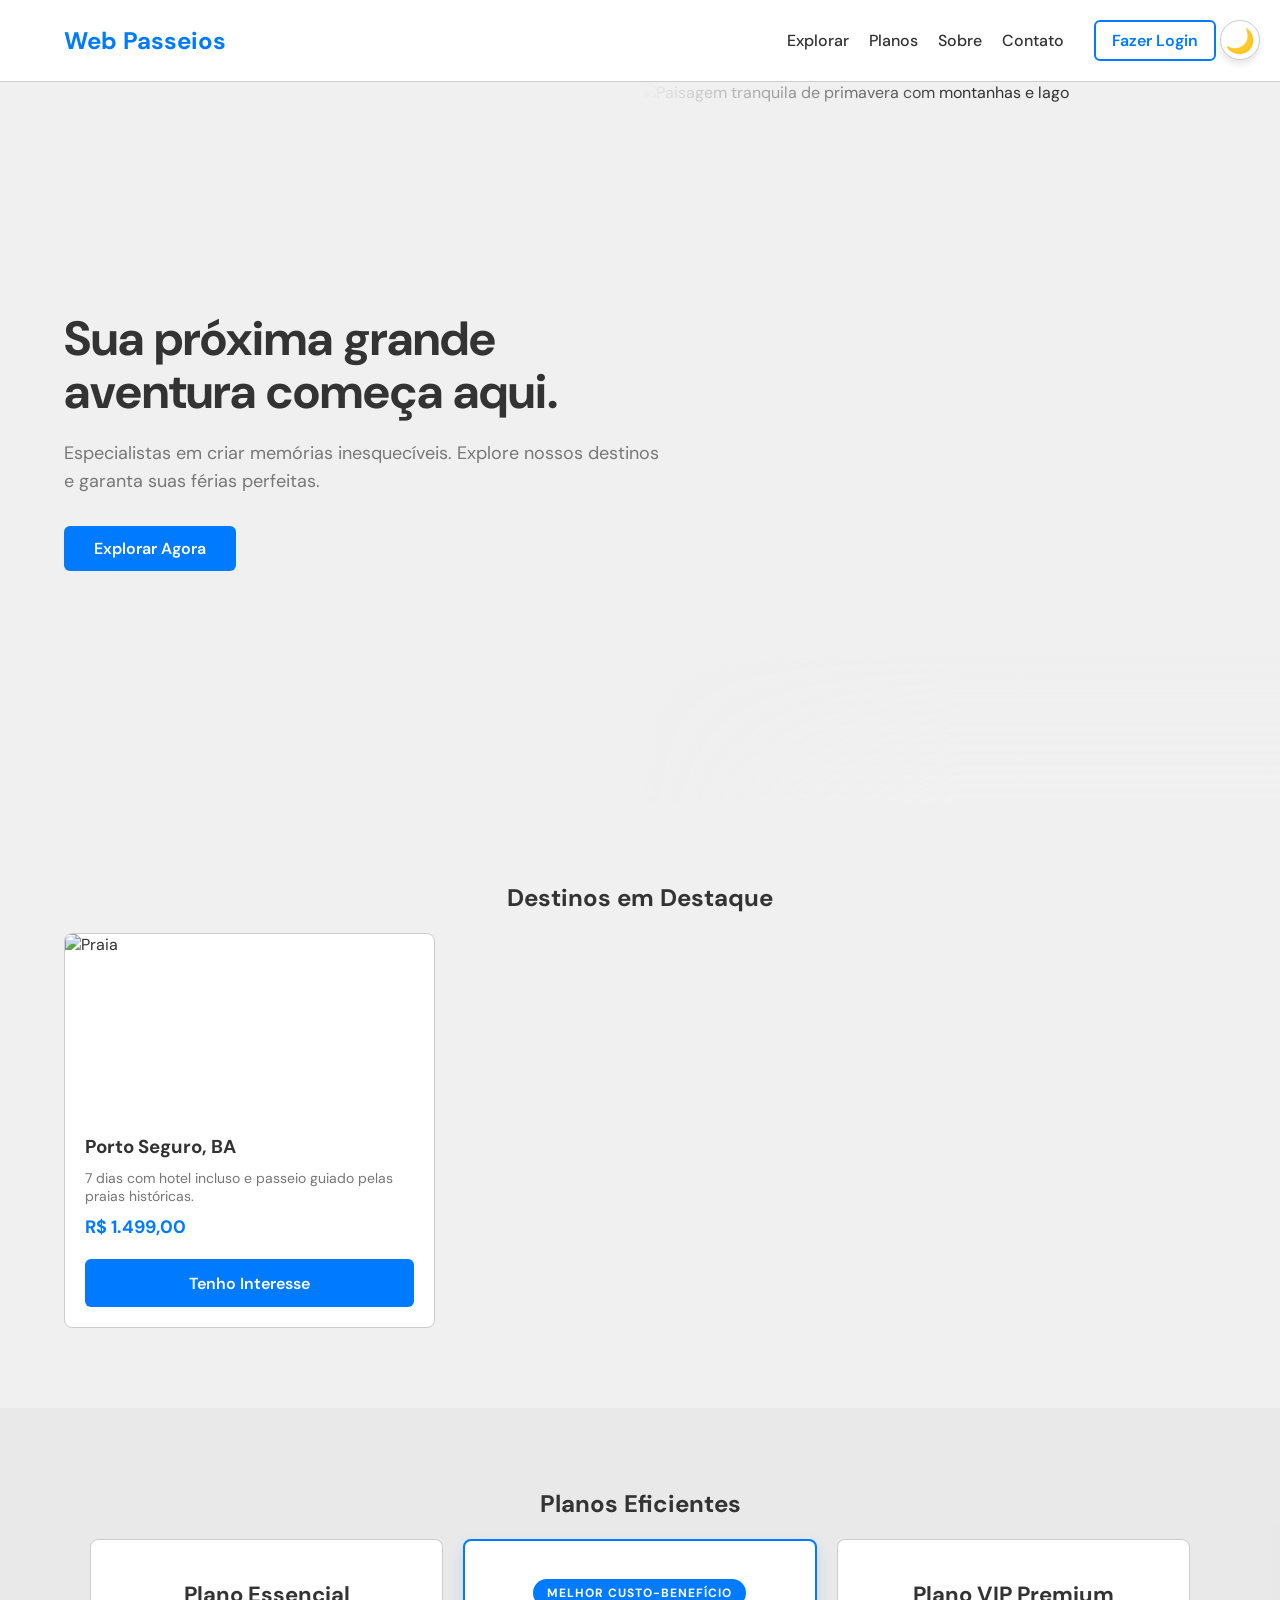
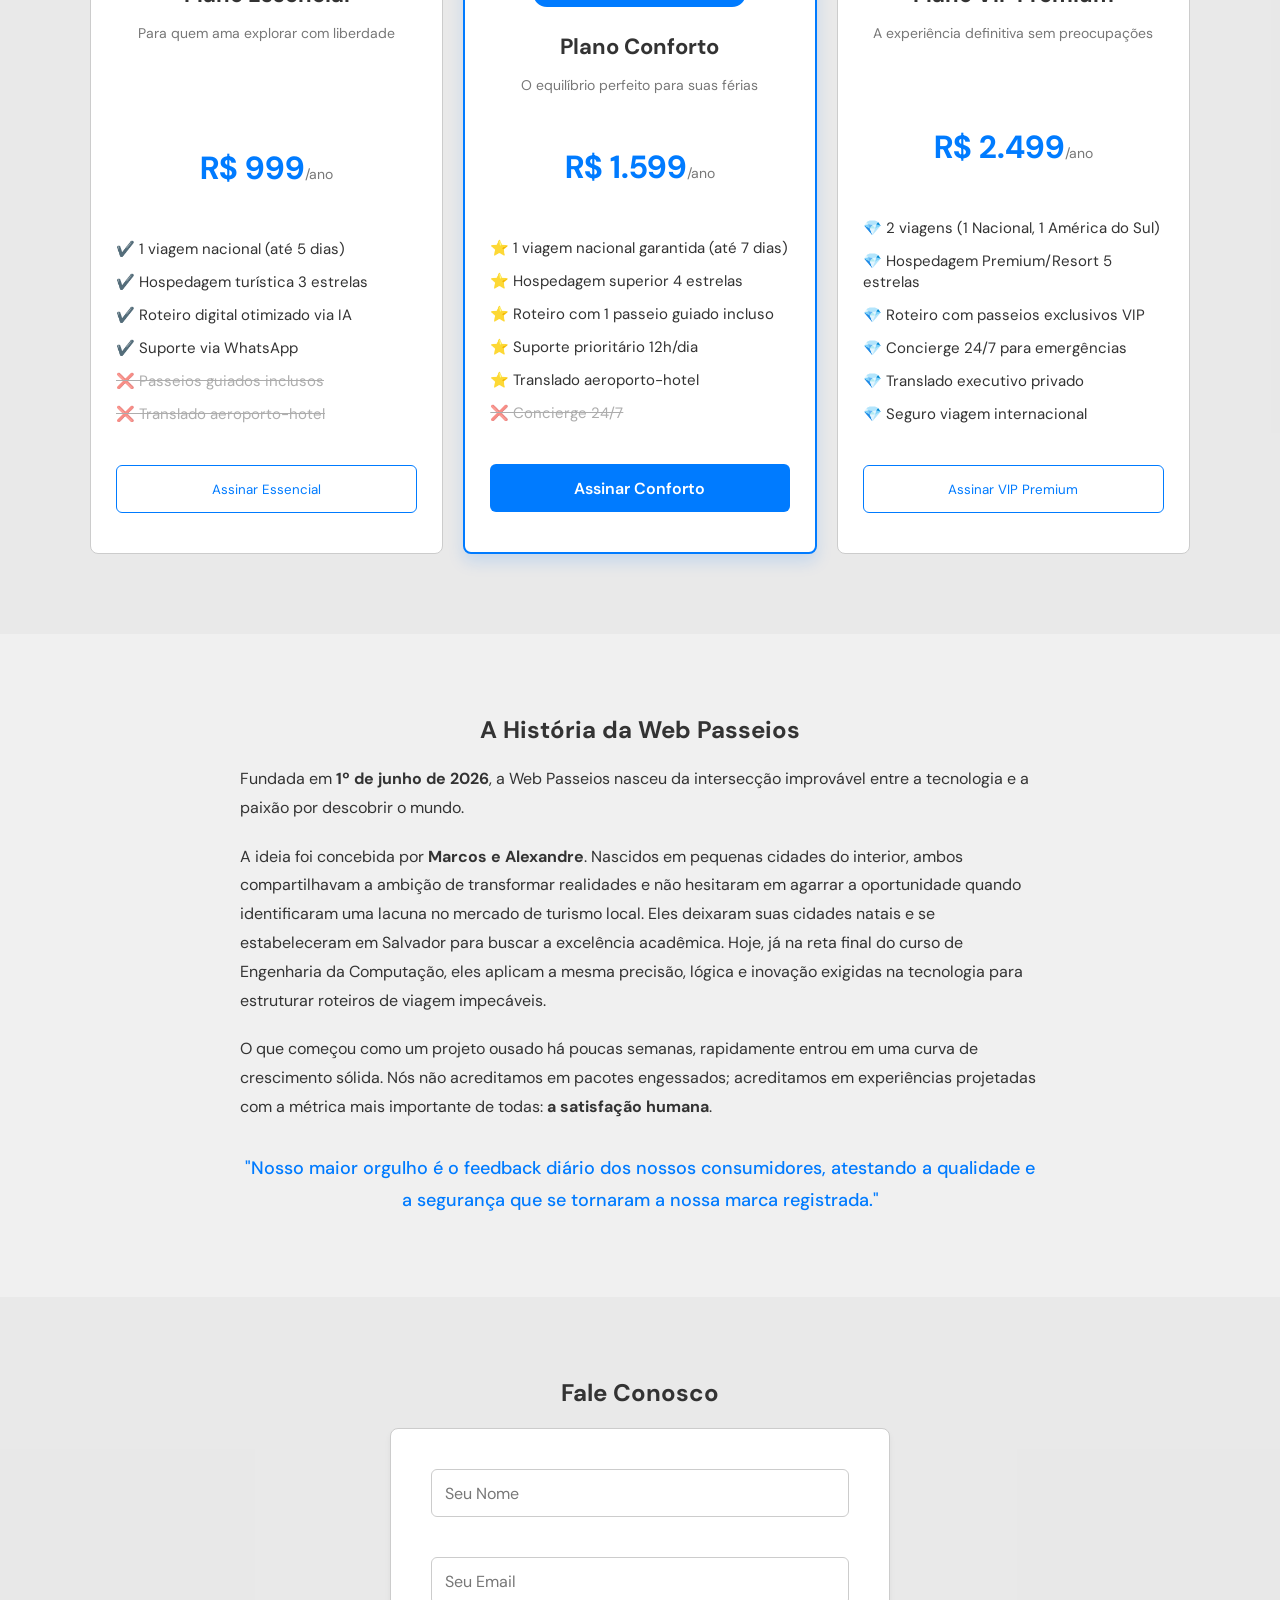
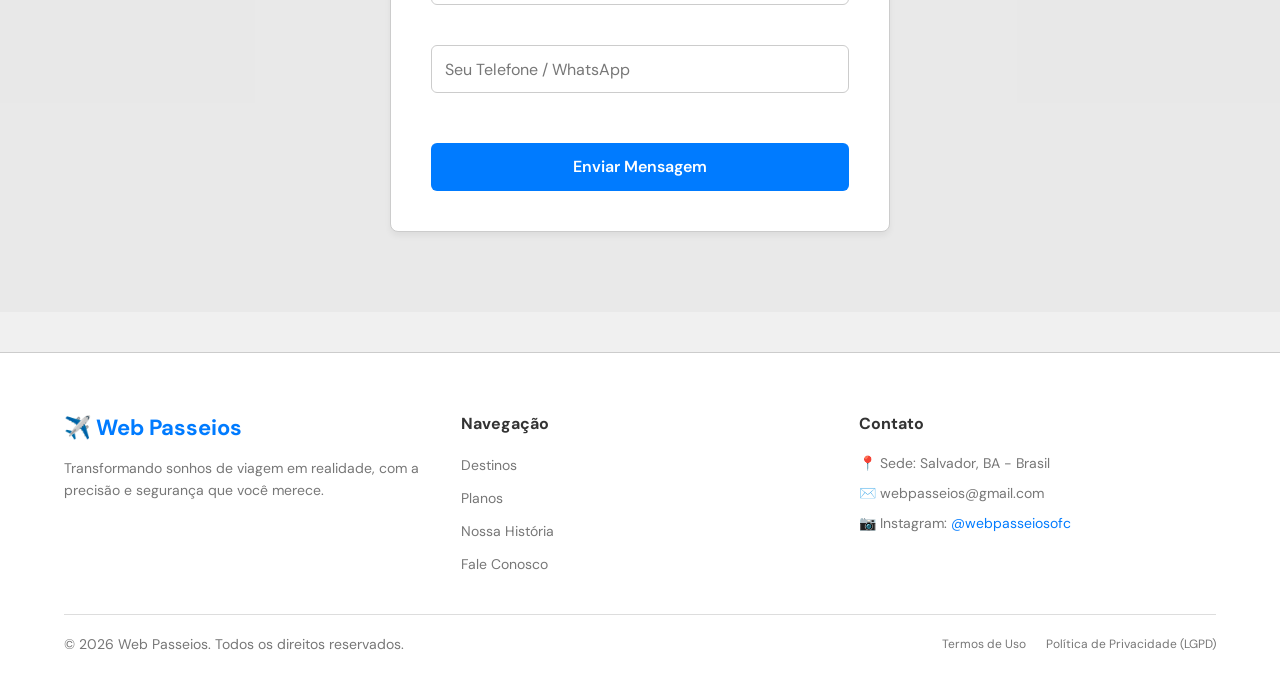
==== index.html @ 2d1b78f9 "v1.4" ====
<!DOCTYPE html>
<html lang="pt-BR">
<head>
    <meta charset="UTF-8">
    <meta name="viewport" content="width=device-width, initial-scale=1.0">
    <title>Web Passeios</title>
    <link rel="stylesheet" href="./assets/css/style.css">
    <script src="assets/js/main.js" defer></script>
</head>
<body>

    <button id="theme-toggle" class="theme-toggle-btn" onclick="toggleTheme()" aria-label="Alternar tema">
        <span class="icon-moon">🌙</span>
        <span class="icon-sun">☀️</span>
    </button>

    <header class="public-header">
        <div class="logo">Web Passeios</div>
        
        <nav class="header-nav">
            <ul class="nav-links">
                <li><a href="#explorar">Explorar</a></li>
                <li><a href="#planos">Planos</a></li>
                <li><a href="#sobre">Sobre</a></li>
                <li><a href="#contato">Contato</a></li>
            </ul>
            
            <div class="auth-container">
                <a href="pages/login.html" id="nav-btn-login" class="btn-outline">Fazer Login</a>

                <div id="nav-user-profile" class="user-profile" style="display: none;">
                    <span id="nav-user-email" class="user-email">usuario@email.com</span>
                    <button id="nav-btn-logout" class="btn-logout-text">Sair</button>
                </div>
            </div>
        </nav>
    </header>

    <main>
        <section class="hero-section">
            
            <div class="hero-bg-image">
                <img src="https://img.freepik.com/fotos-gratis/paisagem-tranquila-da-primavera-paisagem-manha-verde_1417-1019.jpg" alt="Paisagem tranquila de primavera com montanhas e lago">
            </div>

            <div class="hero-container">
                <div class="hero-text">
                    <h1>Sua próxima grande aventura começa aqui.</h1>
                    <p>Especialistas em criar memórias inesquecíveis. Explore nossos destinos e garanta suas férias perfeitas.</p>
                    <a href="#explorar" class="btn-outline" style="display: inline-block; margin-top: 30px; background-color: var(--color-primary); color: white; border: none; padding: 12px 30px; font-size: 16px;">
                        Explorar Agora
                    </a>
                </div>
            </div>
        </section>

        <section id="explorar" class="page-section">
            <h2 class="section-title" style="text-align: center;">Destinos em Destaque</h2>
            
            <div class="cards-grid" id="public-grid">
                <div class="travel-card">
                    <img src="https://images.unsplash.com/photo-1507525428034-b723cf961d3e?w=500" alt="Praia" class="card-img">
                    <div class="card-content">
                        <h3>Porto Seguro, BA</h3>
                        <p class="card-desc">7 dias com hotel incluso e passeio guiado pelas praias históricas.</p>
                        <p class="card-price">R$ 1.499,00</p>
                        <button class="form-btn form-btn--submit" style="margin-top: 10px;">Tenho Interesse</button>
                    </div>
                </div>
                </div>
        </section>

        <section id="planos" class="page-section bg-alt">
            <h2 class="section-title" style="text-align: center;">Planos Eficientes</h2>
            <div class="cards-grid" style="max-width: 1100px; margin: 0 auto;">
                
                <div class="plan-card">
                    <div class="card-content" style="padding: 40px 25px;">
                        <h3 style="font-size: 22px; margin-bottom: 5px; text-align: center;">Plano Essencial</h3>
                        <p class="card-desc" style="text-align: center; min-height: 40px;">Para quem ama explorar com liberdade</p>
                        <p class="card-price" style="font-size: 32px; margin: 20px 0; text-align: center;">R$ 999<span style="font-size: 14px; font-weight: normal; color: var(--color-placeholder);">/ano</span></p>
                        
                        <ul class="plan-features">
                            <li>✔️ 1 viagem nacional (até 5 dias)</li>
                            <li>✔️ Hospedagem turística 3 estrelas</li>
                            <li>✔️ Roteiro digital otimizado via IA</li>
                            <li>✔️ Suporte via WhatsApp</li>
                            <li class="feature-disabled">❌ Passeios guiados inclusos</li>
                            <li class="feature-disabled">❌ Translado aeroporto-hotel</li>
                        </ul>

                        <button class="form-btn" style="width: 100%; margin-top: auto; border: 1px solid var(--color-primary); color: var(--color-primary);">Assinar Essencial</button>
                    </div>
                </div>

                <div class="plan-card plan-card--highlight">
                    <div class="card-content" style="padding: 40px 25px;">
                        <div style="text-align: center;">
                            <span style="background: var(--color-primary); color: white; padding: 6px 14px; border-radius: 20px; font-size: 12px; font-weight: bold; text-transform: uppercase; letter-spacing: 1px;">Melhor Custo-Benefício</span>
                        </div>
                        
                        <h3 style="font-size: 22px; margin-top: 20px; margin-bottom: 5px; text-align: center;">Plano Conforto</h3>
                        <p class="card-desc" style="text-align: center; min-height: 40px;">O equilíbrio perfeito para suas férias</p>
                        <p class="card-price" style="font-size: 32px; margin: 20px 0; text-align: center;">R$ 1.599<span style="font-size: 14px; font-weight: normal; color: var(--color-placeholder);">/ano</span></p>
                        
                        <ul class="plan-features">
                            <li>⭐ 1 viagem nacional garantida (até 7 dias)</li>
                            <li>⭐ Hospedagem superior 4 estrelas</li>
                            <li>⭐ Roteiro com 1 passeio guiado incluso</li>
                            <li>⭐ Suporte prioritário 12h/dia</li>
                            <li>⭐ Translado aeroporto-hotel</li>
                            <li class="feature-disabled">❌ Concierge 24/7</li>
                        </ul>

                        <button class="form-btn form-btn--submit" style="width: 100%; margin-top: auto;">Assinar Conforto</button>
                    </div>
                </div>

                <div class="plan-card">
                    <div class="card-content" style="padding: 40px 25px;">
                        <h3 style="font-size: 22px; margin-bottom: 5px; text-align: center;">Plano VIP Premium</h3>
                        <p class="card-desc" style="text-align: center; min-height: 40px;">A experiência definitiva sem preocupações</p>
                        <p class="card-price" style="font-size: 32px; margin: 20px 0; text-align: center;">R$ 2.499<span style="font-size: 14px; font-weight: normal; color: var(--color-placeholder);">/ano</span></p>
                        
                        <ul class="plan-features">
                            <li>💎 2 viagens (1 Nacional, 1 América do Sul)</li>
                            <li>💎 Hospedagem Premium/Resort 5 estrelas</li>
                            <li>💎 Roteiro com passeios exclusivos VIP</li>
                            <li>💎 Concierge 24/7 para emergências</li>
                            <li>💎 Translado executivo privado</li>
                            <li>💎 Seguro viagem internacional</li>
                        </ul>

                        <button class="form-btn" style="width: 100%; margin-top: auto; border: 1px solid var(--color-primary); color: var(--color-primary);">Assinar VIP Premium</button>
                    </div>
                </div>

            </div>
        </section>

        <section id="sobre" class="page-section">
            <h2 class="section-title" style="text-align: center;">A História da Web Passeios</h2>
            
            <div style="max-width: 800px; margin: 0 auto; color: var(--color-text); line-height: 1.8; font-size: 16px;">
                
                <p style="margin-bottom: 20px;">
                    Fundada em <strong>1º de junho de 2026</strong>, a Web Passeios nasceu da intersecção improvável entre a tecnologia e a paixão por descobrir o mundo. 
                </p>

                <p style="margin-bottom: 20px;">
                    A ideia foi concebida por <strong>Marcos e Alexandre</strong>. Nascidos em pequenas cidades do interior, ambos compartilhavam a ambição de transformar realidades e não hesitaram em agarrar a oportunidade quando identificaram uma lacuna no mercado de turismo local. Eles deixaram suas cidades natais e se estabeleceram em Salvador para buscar a excelência acadêmica. Hoje, já na reta final do curso de Engenharia da Computação, eles aplicam a mesma precisão, lógica e inovação exigidas na tecnologia para estruturar roteiros de viagem impecáveis.
                </p>

                <p style="margin-bottom: 20px;">
                    O que começou como um projeto ousado há poucas semanas, rapidamente entrou em uma curva de crescimento sólida. Nós não acreditamos em pacotes engessados; acreditamos em experiências projetadas com a métrica mais importante de todas: <strong>a satisfação humana</strong>.
                </p>

                <p style="font-weight: 500; color: var(--color-primary); text-align: center; font-size: 18px; margin-top: 30px;">
                    "Nosso maior orgulho é o feedback diário dos nossos consumidores, atestando a qualidade e a segurança que se tornaram a nossa marca registrada."
                </p>

            </div>
        </section>

        <section id="contato" class="page-section bg-alt">
            <h2 class="section-title" style="text-align: center;">Fale Conosco</h2>
            
            <form class="form-box contact-form">
                <div class="input-group">
                    <input type="text" id="nome-contato" class="input-field" placeholder="" required>
                    <label for="nome-contato" class="floating-label">Seu Nome</label>
                </div>
                
                <div class="input-group" style="margin-top: 20px;">
                    <input type="email" id="email-contato" class="input-field" placeholder="" required>
                    <label for="email-contato" class="floating-label">Seu Email</label>
                </div>

                <div class="input-group" style="margin-top: 20px;">
                    <input type="tel" id="telefone-contato" class="input-field" placeholder="" required>
                    <label for="telefone-contato" class="floating-label">Seu Telefone / WhatsApp</label>
                </div>

                <button type="submit" class="form-btn form-btn--submit" style="margin-top: 30px; width: 100%;">
                    Enviar Mensagem
                </button>
            </form>
        </section>
    </main>

    <footer class="site-footer">
        <div class="footer-container">
            
            <div class="footer-col">
                <h3 class="footer-logo">✈️ Web Passeios</h3>
                <p class="footer-desc">Transformando sonhos de viagem em realidade, com a precisão e segurança que você merece.</p>
            </div>
            
            <div class="footer-col">
                <h4>Navegação</h4>
                <ul class="footer-links">
                    <li><a href="#explorar">Destinos</a></li>
                    <li><a href="#planos">Planos</a></li>
                    <li><a href="#sobre">Nossa História</a></li>
                    <li><a href="#contato">Fale Conosco</a></li>
                </ul>
            </div>

            <div class="footer-col">
                <h4>Contato</h4>
                <ul class="footer-contact">
                    <li>📍 Sede: Salvador, BA - Brasil</li>
                    <li>✉️ webpasseios@gmail.com</li>
                    <li>📷 Instagram: <a href="#" style="color: var(--color-primary);">@webpasseiosofc</a></li>
                </ul>
            </div>
        </div>
        
        <div class="footer-bottom">
            <p>&copy; 2026 Web Passeios. Todos os direitos reservados.</p>
            <div class="footer-legal">
                <a href="#">Termos de Uso</a>
                <a href="#">Política de Privacidade (LGPD)</a>
            </div>
        </div>
    </footer>

</body>
</html>
---- assets/css/style.css ----
/* ==========================================================================
   1. FONTES E IMPORTAÇÕES
   ========================================================================== */
@import url("https://fonts.googleapis.com/css2?family=DM+Sans:ital,opsz,wght@0,9..40,100..1000;1,9..40,100..1000&display=swap");

/* ==========================================================================
   2. VARIÁVEIS DE TEMA (CUSTOM PROPERTIES)
   ========================================================================== */
/* Tema Claro (Padrão) */
:root {
  --color-background: #f0f0f0;
  --color-text: #333333;
  --color-border: #cccccc;
  --color-placeholder: #777777;
  --color-primary: #007bff;
  --color-primary-hover: #0056b3;
  --color-link: #1a73e8;
  --color-divider: #dddddd;
  --color-social-hover: #f0f0f0;
  --color-floating-label: #5f6368;
  --color-white: #ffffff;
  --color-background-btn-google: #f0f0f0;
  --color-border-btn-google: #cccccc;
}

/* Tema Escuro (Ativado via classe no body) */
.dark-mode {
  --color-background: #0f0f0f;
  --color-text: #b5b5b5;
  --color-border: #616161;
  --color-placeholder: #858585;
  --color-primary: #137cec;
  --color-primary-hover: #4497f0;
  --color-link: #2672d6;
  --color-divider: #222222;
  --color-social-hover: #0f0f0f;
  --color-floating-label: #8f9397;
  --color-white: #333333; /* Usado como fundo de caixas no modo escuro */
  --color-background-btn-google: #0f0f0f;
  --color-border-btn-google: #4c4c4c;
}

/* ==========================================================================
   3. RESET E CONFIGURAÇÕES GLOBAIS
   ========================================================================== */
* {
  margin: 0;
  padding: 0;
  box-sizing: border-box;
  font-family: "DM Sans", sans-serif;
}

html {
  /* Faz a página inteira deslizar suavemente ao clicar nas âncoras do menu */
  scroll-behavior: smooth;
}

body {
  background-color: var(--color-background);
  color: var(--color-text);
  transition: background-color 0.3s ease, color 0.3s ease;
}

/* ==========================================================================
   4. LAYOUTS UTILITÁRIOS GERAIS
   ========================================================================== */
/* Container para centralização absoluta (usado no Login) */
.container {
  display: flex;
  align-items: center;
  justify-content: center;
  min-height: 100vh;
  padding: 20px;
}

/* Espaçamento padrão para todas as seções (usado na Landing Page) */
.page-section {
  padding: 80px 5%;
}

/* Fundo alternativo para diferenciar uma seção da outra */
.bg-alt {
  background-color: rgba(0, 0, 0, 0.03); 
}

body.dark-mode .bg-alt {
  background-color: rgba(255, 255, 255, 0.02);
}

.section-title {
  margin-bottom: 20px;
}

/* ==========================================================================
   5. CABEÇALHOS E NAVEGAÇÃO
   ========================================================================== */
/* Cabeçalho da Página Pública (Index) */
.public-header {
  display: flex;
  justify-content: space-between;
  align-items: center;
  padding: 20px 5%;
  background-color: var(--color-white);
  border-bottom: 1px solid var(--color-border);
}

.public-header .logo {
  font-size: 24px;
  font-weight: bold;
  color: var(--color-primary);
}

/* Menu de Navegação (Links âncora) */
.header-nav {
  display: flex;
  align-items: center;
  gap: 30px;
}

.nav-links {
  display: flex;
  list-style: none;
  gap: 20px;
}

.nav-links a {
  text-decoration: none;
  color: var(--color-text);
  font-weight: 500;
  transition: color 0.3s ease;
}

.nav-links a:hover {
  color: var(--color-primary);
}

/* Cabeçalho do Painel Admin (Dashboard) */
.dashboard-header {
  display: flex;
  justify-content: space-between;
  align-items: center;
  padding: 20px 40px;
  background-color: var(--color-white);
  border-bottom: 1px solid var(--color-border);
}

/* ==========================================================================
   ESTILOS DO CONTÊINER DE AUTENTICAÇÃO (Login / Perfil)
   ========================================================================== */
.auth-container {
  display: flex;
  align-items: center;
}

.user-profile {
  display: flex;
  align-items: center;
  gap: 15px;
  background-color: var(--color-background);
  padding: 6px 12px;
  border-radius: 20px;
  border: 1px solid var(--color-border);
}

.user-email {
  font-size: 14px;
  font-weight: 500;
  color: var(--color-text);
}

.btn-logout-text {
  background: none;
  border: none;
  color: #dc3545; /* Vermelho para indicar saída */
  font-size: 14px;
  font-weight: bold;
  cursor: pointer;
  transition: opacity 0.3s ease;
}

.btn-logout-text:hover {
  opacity: 0.7;
  text-decoration: underline;
}

@media (max-width: 768px) {
  .nav-links {
    display: none; /* Esconde menu de texto em telas pequenas */
  }
}

/* ==========================================================================
   6. SEÇÃO HERO (APRESENTAÇÃO INICIAL)
   ========================================================================== */

.hero-section {
  position: relative; /* Essencial para o posicionamento absoluto da imagem de fundo */
  padding: 100px 5%; /* Aumentei o padding para dar mais altura à seção */
  background-color: var(--color-background);
  overflow: hidden; /* Garante que a imagem não vaze para fora da seção */
  min-height: 80vh; /* Altura mínima de 80% da tela para um visual impactante */
  display: flex;
  align-items: center;
}

.hero-container {
  max-width: 1200px;
  margin: 0 auto;
  width: 100%;
  position: relative; /* Fica acima da imagem de fundo */
  z-index: 2; /* Garante que o texto esteja sobre a imagem */
}

/* Coluna de Texto (Mantida à esquerda) */
.hero-text {
  max-width: 600px; /* Limita a largura do texto para não ocupar a tela toda */
  text-align: left;
}

.hero-text h1 {
  font-size: 48px; /* Título grande e impactante */
  margin-bottom: 20px;
  line-height: 1.1;
  color: var(--color-text);
}

.hero-text p {
  color: var(--color-placeholder);
  font-size: 18px;
  line-height: 1.6;
}

/* --- A MÁGICA DO CSS: IMAGEM DE FUNDO COM GRADIENTE --- */
.hero-bg-image {
  position: absolute;
  top: 0;
  right: 0;
  width: 50%; /* Reduzido de 65% para 50% para não esticar e manter a qualidade */
  height: 100%;
  z-index: 1; 
  
  /* Gradiente Desktop: Visível na direita (black), invisível na esquerda (transparent) */
  -webkit-mask-image: linear-gradient(to right, transparent 0%, black 50%);
          mask-image: linear-gradient(to right, transparent 0%, black 50%);
}

/* Ajuste sutil para o Dark Mode para que a imagem não "corte" bruscamente */
body.dark-mode .hero-bg-image img {
  opacity: 0.8; /* Diminui o brilho da imagem no dark mode */
}

.hero-bg-image img {
  width: 100%;
  height: 100%;
  object-fit: cover; 
  object-position: right center; 
}

body.dark-mode .hero-bg-image img {
  opacity: 0.8; 
}

.hero-bg-image::after {
  content: "";
  position: absolute;
  bottom: 0;
  left: 0;
  width: 100%;
  height: 150px; /* Controla o tamanho da área que vai desaparecendo */
  
  /* Vai da cor de fundo (sólida embaixo) para transparente (em cima) */
  background: linear-gradient(to top, var(--color-background) 0%, transparent 100%);
  
  pointer-events: none; /* Garante que esse "véu" não atrapalhe cliques na tela */
  z-index: 2; /* Fica acima da imagem, mas atrás do texto */
}

/* RESPONSIVIDADE: Empilha em telas menores (Abordagem rápida) */
@media (max-width: 900px) {
  .hero-section {
    padding: 0; /* Removemos o padding para a imagem colar no topo */
    padding-bottom: 60px;
    min-height: auto;
    flex-direction: column; /* Coloca a imagem em cima e o texto embaixo */
    text-align: center;
  }
  
  /* A imagem agora vai para o topo e ganha o novo gradiente vertical */
  .hero-bg-image {
    position: relative;
    width: 100%;
    height: 45vh; /* Ocupa quase metade da tela do celular */
    
    /* Gradiente Mobile: Forte em cima (black), invisível embaixo (transparent) */
    -webkit-mask-image: linear-gradient(to bottom, black 30%, transparent 100%);
            mask-image: linear-gradient(to bottom, black 30%, transparent 100%);
  }

  .hero-bg-image img {
    object-position: center; /* Centraliza a foto no celular */
  }
  
  .hero-container {
    text-align: center;
    padding: 0 20px;
    /* Puxa o texto um pouco para cima, invadindo a área onde a imagem sumiu */
    margin-top: -40px; 
  }
  
  .hero-text {
    max-width: 100%;
    text-align: center;
    margin-bottom: 40px;
  }
}

/* ==========================================================================
   7. FORMULÁRIOS E INPUTS (LOGIN, REGISTRO E CRUD)
   ========================================================================== */
.form-container {
  position: relative;
  background-color: var(--color-white);
  padding: 50px 40px;
  width: 100%;
  max-width: 450px;
  border-radius: 8px;
  border: 1px solid var(--color-border);
  overflow: hidden;
  box-shadow: 25px -22px var(--color-primary);
}

.form-header {
  position: relative;
}

.form-header p {
  color: var(--color-placeholder);
}

.form-header h1 {
  font-size: 32px;
}

.form-box {
  display: flex;
  flex-direction: column;
  gap: 20px;
  margin-top: 50px;
}

/* Grupos de Input e Efeito Label Flutuante */
.input-group {
  position: relative;
  display: flex;
}

.input-field {
  height: 48px;
  padding-inline: 14px;
  border: 1px solid var(--color-border);
  border-radius: 6px;
  width: 100%;
  outline: none;
  background-color: transparent;
  color: var(--color-text);
}

#password {
  padding-right: 40px;
}

.floating-label {
  position: absolute;
  top: 50%;
  left: 8px;
  transform: translateY(-50%);
  color: var(--color-placeholder);
  background-color: var(--color-white);
  border-radius: 8px;
  padding-inline: 6px;
  transition: all 0.3s ease;
  pointer-events: none;
}

/* Efeito Hover/Focus do Input */
.input-field:focus ~ .floating-label,
.input-field:not(:placeholder-shown) ~ .floating-label {
  top: 0;
  left: 8px;
  transform: translateY(-50%);
  font-size: 12px;
  color: var(--color-primary);
}

.input-field:focus {
  border-color: var(--color-primary);
}

.input-field:not(:focus):not(:placeholder-shown) ~ .floating-label {
  color: var(--color-floating-label);
}

/* Ícone de Senha */
.eye-icon {
  position: absolute;
  right: 15px;
  display: flex;
  top: 50%;
  transform: translateY(-50%);
}

.eye-icon svg {
  width: 20px;
  height: 20px;
  cursor: pointer;
  color: var(--color-placeholder);
}

/* Checkbox e Links do Formulário */
.checkbox-group {
  display: flex;
  justify-content: space-between;
  gap: 10px;
  font-size: 14px;
}

.remember-me {
  display: flex;
  align-items: center;
  gap: 5px;
}

.form-link {
  color: var(--color-link);
}

.form-link:hover {
  text-decoration: none;
}

.form-divider {
  display: flex;
  align-items: center;
  gap: 20px;
  font-size: 14px;
  color: var(--color-placeholder);
  margin-top: 20px;
}

.form-divider:before,
.form-divider::after {
  content: "";
  flex: 1;
  height: 1px;
  background-color: var(--color-divider);
}

.form-bottom {
  display: flex;
  flex-direction: column;
  justify-content: center;
  align-items: center;
  gap: 20px;
  margin-top: 20px;
}

@media (max-width: 480px) {
  .form-container {
    padding: 40px 20px;
    box-shadow: 10px -10px var(--color-primary);
  }
}

/* ==========================================================================
   8. BOTÕES GERAIS E SOCIAIS
   ========================================================================== */
.form-btn {
  display: flex;
  justify-content: center;
  align-items: center;
  gap: 10px;
  height: 48px;
  background: none;
  border: none;
  border-radius: 6px;
  cursor: pointer;
  padding-inline: 8px;
}

.form-btn--submit {
  background-color: var(--color-primary);
  color: #fff;
  font-size: 16px;
  font-weight: 600;
  margin-top: 20px;
  transition: background-color 0.3s ease;
}

.form-btn--submit:hover {
  background-color: var(--color-primary-hover);
}

.form-btn--google {
  width: 100%;
  border: 1px solid var(--color-border-btn-google);
  color: var(--color-text);
  font-size: 15px;
  font-weight: 500;
  transition: background-color 0.3s ease;
  margin-bottom: 15px;
}

.form-btn--google:hover {
  background-color: var(--color-background-btn-google);
}

.btn-icon {
  width: 30px;
}

.btn-outline {
  padding: 8px 16px;
  border: 2px solid var(--color-primary);
  color: var(--color-primary);
  border-radius: 6px;
  text-decoration: none;
  font-weight: 600;
  transition: all 0.3s ease;
}

.btn-outline:hover {
  background-color: var(--color-primary);
  color: #fff;
}

/* ==========================================================================
   9. COMPONENTE DARK MODE TOGGLE (FLUTUANTE)
   ========================================================================== */
.theme-toggle-btn {
  position: fixed;
  top: 20px; 
  right: 20px;
  width: 40px;
  height: 40px;
  border-radius: 50%;
  background-color: var(--color-white);
  border: 1px solid var(--color-border);
  cursor: pointer;
  display: flex;
  align-items: center;
  justify-content: center;
  font-size: 24px;
  z-index: 1000;
  transition: all 0.3s ease;
  outline: none;
  box-shadow: 0 4px 6px rgba(0,0,0,0.1);
}

.theme-toggle-btn:hover {
  background-color: var(--color-background);
  transform: scale(1.05);
}

.theme-toggle-btn .icon-sun {
  display: none;
}

.theme-toggle-btn .icon-moon {
  display: block;
}

body.dark-mode .theme-toggle-btn .icon-moon {
  display: none;
}

body.dark-mode .theme-toggle-btn .icon-sun {
  display: block;
}

/* ==========================================================================
   10. CARDS DE VIAGEM E GRIDS
   ========================================================================== */
.public-packages {
  padding: 40px 5%;
  max-width: 1200px;
  margin: 0 auto;
}

.cards-grid {
  display: grid;
  grid-template-columns: repeat(auto-fill, minmax(280px, 1fr));
  gap: 20px;
}

.travel-card {
  background-color: var(--color-white);
  border: 1px solid var(--color-border);
  border-radius: 8px;
  overflow: hidden;
  display: flex;
  flex-direction: column;
}

.card-img {
  width: 100%;
  height: 180px;
  object-fit: cover;
}

.card-content {
  padding: 20px;
  display: flex;
  flex-direction: column;
  gap: 10px;
  flex-grow: 1;
}

.card-desc {
  font-size: 14px;
  color: var(--color-placeholder);
  flex-grow: 1;
}

.card-price {
  font-size: 18px;
  font-weight: bold;
  color: var(--color-primary);
}

/* Botões Administrativos do Card (Dashboard) */
.card-actions {
  display: flex;
  gap: 10px;
  margin-top: 10px;
}

.btn-action {
  flex: 1;
  padding: 8px;
  border: 1px solid var(--color-border);
  border-radius: 4px;
  background: none;
  cursor: pointer;
  font-weight: 500;
  color: var(--color-text);
  transition: background 0.2s;
}

.plan-card {
  background-color: var(--color-white);
  border: 1px solid var(--color-border);
  border-radius: 8px;
  overflow: hidden;
  display: flex;
  flex-direction: column;
  transition: transform 0.3s ease, box-shadow 0.3s ease;
}

/* Efeito de elevação ao passar o mouse */
.plan-card:hover {
  transform: translateY(-8px);
  box-shadow: 0 12px 24px rgba(0,0,0,0.1);
}

/* Bordas iluminadas para o plano VIP */
.plan-card--highlight {
  border: 2px solid var(--color-primary);
  box-shadow: 0 8px 16px rgba(0, 123, 255, 0.15);
}

/* ==========================================================================
   ESTILOS DA LISTA DE BENEFÍCIOS DOS PLANOS
   ========================================================================== */
.plan-features {
  list-style: none;
  margin: 20px 0 30px 0;
  display: flex;
  flex-direction: column;
  gap: 12px;
}

.plan-features li {
  font-size: 15px;
  color: var(--color-text);
  display: flex;
  align-items: flex-start;
  gap: 8px;
  line-height: 1.4;
}

.feature-disabled {
  color: var(--color-placeholder) !important;
  opacity: 0.6;
  text-decoration: line-through;
}

/* Ajuste sutil do hover no dark mode para não estourar a sombra */
body.dark-mode .plan-card:hover {
  box-shadow: 0 12px 24px rgba(255,255,255,0.05);
}

.contact-form {
  max-width: 500px;
  margin: 0 auto;
  background-color: var(--color-white);
  padding: 40px;
  border-radius: 8px;
  border: 1px solid var(--color-border);
  /* Sombra leve para destacar do fundo alternativo */
  box-shadow: 0 4px 6px rgba(0,0,0,0.05);
}

.btn-edit:hover { background-color: rgba(0, 123, 255, 0.1); }
.btn-delete:hover { background-color: rgba(220, 53, 69, 0.1); }

/* ==========================================================================
   11. DASHBOARD (PAINEL DE ADMINISTRAÇÃO)
   ========================================================================== */
.dashboard-main {
  display: flex;
  flex-direction: column;
  gap: 40px;
  padding: 40px 20px;
  max-width: 1200px;
  margin: 0 auto;
}

.dashboard-box {
  box-shadow: none !important;
  max-width: 100%;
}

@media (min-width: 900px) {
  .dashboard-main {
    flex-direction: row;
    align-items: flex-start;
  }
  .crud-form-section {
    flex: 1;
    position: sticky;
    top: 40px; 
  }
  .crud-list-section {
    flex: 2;
  }
}

/* ==========================================================================
   12. RODAPÉ (FOOTER)
   ========================================================================== */
.site-footer {
  background-color: var(--color-white);
  border-top: 1px solid var(--color-border);
  padding: 60px 5% 20px; /* Espaço generoso no topo, menos embaixo */
  margin-top: 40px;
}

.footer-container {
  max-width: 1200px;
  margin: 0 auto;
  display: grid;
  grid-template-columns: repeat(auto-fit, minmax(250px, 1fr));
  gap: 40px;
  margin-bottom: 40px;
}

.footer-logo {
  font-size: 22px;
  color: var(--color-primary);
  margin-bottom: 15px;
}

.footer-desc {
  color: var(--color-placeholder);
  font-size: 14px;
  line-height: 1.6;
}

.footer-col h4 {
  font-size: 16px;
  margin-bottom: 20px;
  color: var(--color-text);
}

.footer-links, 
.footer-contact {
  list-style: none;
  display: flex;
  flex-direction: column;
  gap: 12px;
}

.footer-links a {
  text-decoration: none;
  color: var(--color-placeholder);
  font-size: 14px;
  transition: color 0.3s ease;
}

.footer-links a:hover {
  color: var(--color-primary);
}

.footer-contact li {
  color: var(--color-placeholder);
  font-size: 14px;
}

.footer-contact a {
  text-decoration: none;
  transition: opacity 0.3s ease;
}

.footer-contact a:hover {
  opacity: 0.8;
}

/* Barra inferior (Copyright) */
.footer-bottom {
  max-width: 1200px;
  margin: 0 auto;
  padding-top: 20px;
  border-top: 1px solid var(--color-divider);
  display: flex;
  flex-direction: column;
  align-items: center;
  gap: 15px;
  text-align: center;
}

.footer-bottom p {
  color: var(--color-placeholder);
  font-size: 14px;
}

.footer-legal {
  display: flex;
  gap: 20px;
}

.footer-legal a {
  text-decoration: none;
  color: var(--color-placeholder);
  font-size: 12px;
  transition: color 0.3s ease;
}

.footer-legal a:hover {
  color: var(--color-primary);
}

/* Responsividade da barra inferior no Desktop */
@media (min-width: 768px) {
  .footer-bottom {
    flex-direction: row;
    justify-content: space-between;
    text-align: left;
  }
}
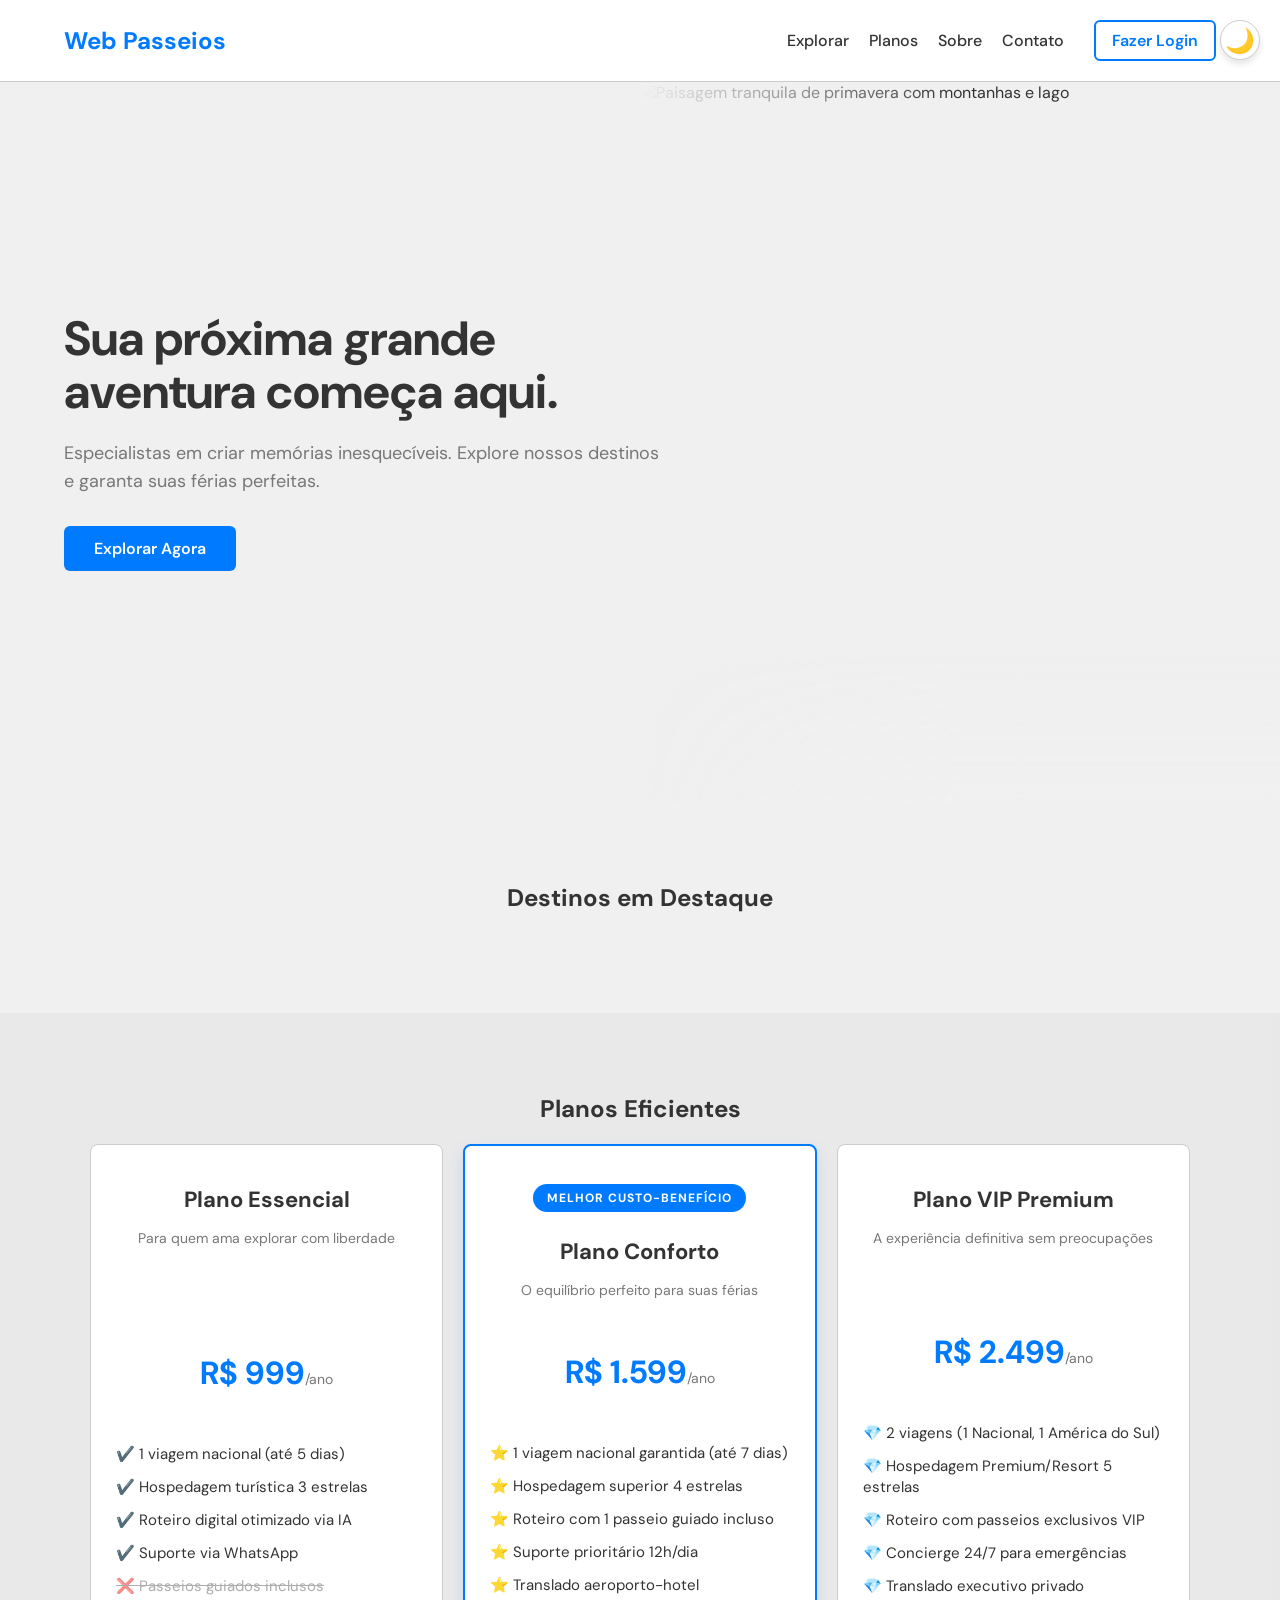
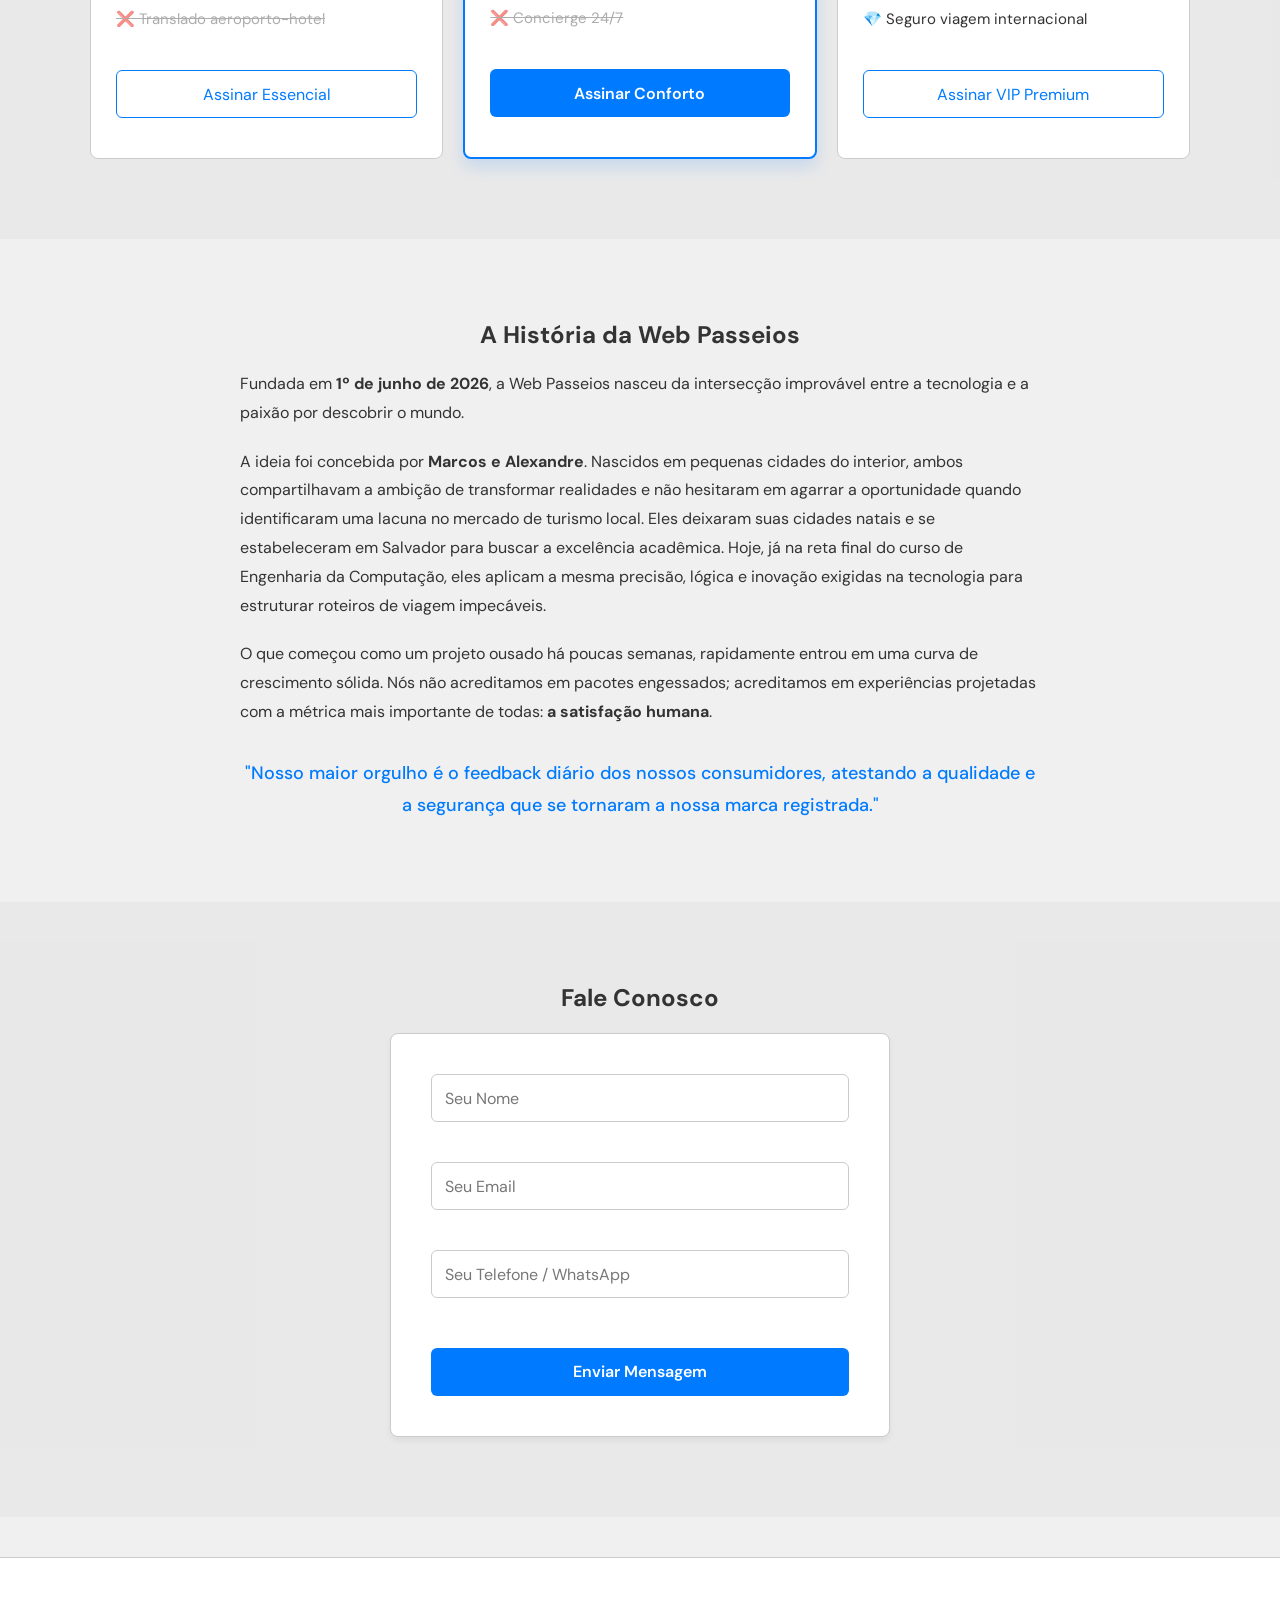
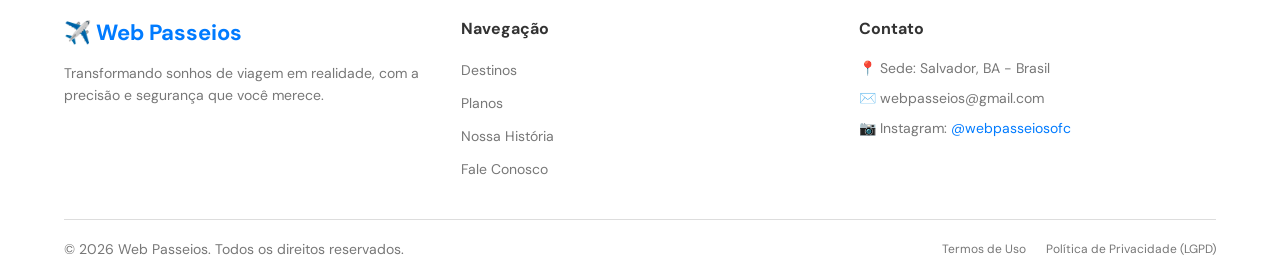
==== commit f26e32cd: "asd ad" ====
--- a/index.html
+++ b/index.html
@@ -5,7 +5,7 @@
     <meta name="viewport" content="width=device-width, initial-scale=1.0">
     <title>Web Passeios</title>
     <link rel="stylesheet" href="./assets/css/style.css">
-    <script src="assets/js/main.js" defer></script>
+    <script type="module" src="assets/js/main.js"></script>
 </head>
 <body>
 
@@ -18,23 +18,31 @@
         <div class="logo">Web Passeios</div>
         
         <nav class="header-nav">
-            <ul class="nav-links">
+            <ul class="nav-links" id="nav-links">
                 <li><a href="#explorar">Explorar</a></li>
                 <li><a href="#planos">Planos</a></li>
                 <li><a href="#sobre">Sobre</a></li>
                 <li><a href="#contato">Contato</a></li>
             </ul>
             
-            <div class="auth-container">
+            <div class="auth-container" id="auth-container">
                 <a href="pages/login.html" id="nav-btn-login" class="btn-outline">Fazer Login</a>
 
                 <div id="nav-user-profile" class="user-profile" style="display: none;">
-                    <span id="nav-user-email" class="user-email">usuario@email.com</span>
+                    <a href="pages/perfil.html" id="nav-user-email" class="user-email" style="text-decoration: none;">usuario@email.com</a>
                     <button id="nav-btn-logout" class="btn-logout-text">Sair</button>
                 </div>
             </div>
+
+            <button id="nav-toggle" class="nav-toggle-btn" aria-label="Abrir menu" aria-expanded="false">
+                <span></span>
+                <span></span>
+                <span></span>
+            </button>
         </nav>
     </header>
+
+    <div class="nav-overlay" id="nav-overlay"></div>
 
     <main>
         <section class="hero-section">
@@ -56,18 +64,9 @@
 
         <section id="explorar" class="page-section">
             <h2 class="section-title" style="text-align: center;">Destinos em Destaque</h2>
-            
+    
             <div class="cards-grid" id="public-grid">
-                <div class="travel-card">
-                    <img src="https://images.unsplash.com/photo-1507525428034-b723cf961d3e?w=500" alt="Praia" class="card-img">
-                    <div class="card-content">
-                        <h3>Porto Seguro, BA</h3>
-                        <p class="card-desc">7 dias com hotel incluso e passeio guiado pelas praias históricas.</p>
-                        <p class="card-price">R$ 1.499,00</p>
-                        <button class="form-btn form-btn--submit" style="margin-top: 10px;">Tenho Interesse</button>
-                    </div>
-                </div>
-                </div>
+        </div>
         </section>
 
         <section id="planos" class="page-section bg-alt">
@@ -89,7 +88,7 @@
                             <li class="feature-disabled">❌ Translado aeroporto-hotel</li>
                         </ul>
 
-                        <button class="form-btn" style="width: 100%; margin-top: auto; border: 1px solid var(--color-primary); color: var(--color-primary);">Assinar Essencial</button>
+                        <a href="pages/checkout.html?plano=essencial" class="form-btn" style="width: 100%; margin-top: auto; border: 1px solid var(--color-primary); color: var(--color-primary); text-decoration: none;">Assinar Essencial</a>
                     </div>
                 </div>
 
@@ -112,7 +111,7 @@
                             <li class="feature-disabled">❌ Concierge 24/7</li>
                         </ul>
 
-                        <button class="form-btn form-btn--submit" style="width: 100%; margin-top: auto;">Assinar Conforto</button>
+                        <a href="pages/checkout.html?plano=conforto" class="form-btn form-btn--submit" style="width: 100%; margin-top: auto; text-decoration: none;">Assinar Conforto</a>
                     </div>
                 </div>
 
@@ -131,7 +130,7 @@
                             <li>💎 Seguro viagem internacional</li>
                         </ul>
 
-                        <button class="form-btn" style="width: 100%; margin-top: auto; border: 1px solid var(--color-primary); color: var(--color-primary);">Assinar VIP Premium</button>
+                        <a href="pages/checkout.html?plano=vip" class="form-btn" style="width: 100%; margin-top: auto; border: 1px solid var(--color-primary); color: var(--color-primary); text-decoration: none;">Assinar VIP Premium</a>
                     </div>
                 </div>
 
@@ -165,9 +164,18 @@
         <section id="contato" class="page-section bg-alt">
             <h2 class="section-title" style="text-align: center;">Fale Conosco</h2>
             
-            <form class="form-box contact-form">
+            <form class="form-box contact-form" id="form-contato" novalidate>
+                <div class="form-feedback form-feedback--success" id="contato-feedback-success">
+                    <span>✅</span>
+                    <span>Mensagem enviada! Em breve entraremos em contato.</span>
+                </div>
+                <div class="form-feedback form-feedback--error" id="contato-feedback-error">
+                    <span>⚠️</span>
+                    <span>Preencha todos os campos corretamente antes de enviar.</span>
+                </div>
+
                 <div class="input-group">
-                    <input type="text" id="nome-contato" class="input-field" placeholder="" required>
+                    <input type="text" id="nome-contato" class="input-field" placeholder="" required minlength="2">
                     <label for="nome-contato" class="floating-label">Seu Nome</label>
                 </div>
                 
@@ -177,7 +185,7 @@
                 </div>
 
                 <div class="input-group" style="margin-top: 20px;">
-                    <input type="tel" id="telefone-contato" class="input-field" placeholder="" required>
+                    <input type="tel" id="telefone-contato" class="input-field" placeholder="" required minlength="8">
                     <label for="telefone-contato" class="floating-label">Seu Telefone / WhatsApp</label>
                 </div>
 
@@ -226,4 +234,4 @@
     </footer>
 
 </body>
-</html>+</html>
--- a/assets/css/style.css
+++ b/assets/css/style.css
@@ -183,9 +183,117 @@
   text-decoration: underline;
 }
 
+/* ==========================================================================
+   5.1 MENU HAMBÚRGUER (MOBILE)
+   ========================================================================== */
+.nav-toggle-btn {
+  display: none;
+  width: 40px;
+  height: 40px;
+  background: none;
+  border: none;
+  cursor: pointer;
+  align-items: center;
+  justify-content: center;
+  flex-direction: column;
+  gap: 5px;
+  z-index: 1100;
+}
+
+.nav-toggle-btn span {
+  display: block;
+  width: 24px;
+  height: 2px;
+  background-color: var(--color-text);
+  border-radius: 2px;
+  transition: transform 0.3s ease, opacity 0.3s ease;
+}
+
+/* Transforma em "X" quando o menu está aberto */
+.nav-toggle-btn.is-active span:nth-child(1) {
+  transform: translateY(7px) rotate(45deg);
+}
+.nav-toggle-btn.is-active span:nth-child(2) {
+  opacity: 0;
+}
+.nav-toggle-btn.is-active span:nth-child(3) {
+  transform: translateY(-7px) rotate(-45deg);
+}
+
+.nav-overlay {
+  display: none;
+  position: fixed;
+  inset: 0;
+  background-color: rgba(0, 0, 0, 0.4);
+  z-index: 1050;
+  opacity: 0;
+  transition: opacity 0.3s ease;
+}
+
+.nav-overlay.is-active {
+  display: block;
+  opacity: 1;
+}
+
 @media (max-width: 768px) {
+  .nav-toggle-btn {
+    display: flex;
+  }
+
+  .header-nav {
+    gap: 0;
+  }
+
   .nav-links {
-    display: none; /* Esconde menu de texto em telas pequenas */
+    display: flex; /* Mantém no DOM; visibilidade controlada pelo painel deslizante */
+    position: fixed;
+    top: 0;
+    right: 0;
+    height: 100vh;
+    width: min(280px, 80vw);
+    background-color: var(--color-white);
+    flex-direction: column;
+    align-items: flex-start;
+    gap: 0;
+    padding: 90px 30px 30px;
+    box-shadow: -8px 0 24px rgba(0, 0, 0, 0.12);
+    transform: translateX(100%);
+    transition: transform 0.3s ease;
+    z-index: 1080;
+  }
+
+  .nav-links.is-active {
+    transform: translateX(0);
+  }
+
+  .nav-links li {
+    width: 100%;
+    border-bottom: 1px solid var(--color-divider);
+  }
+
+  .nav-links a {
+    display: block;
+    padding: 16px 4px;
+    font-size: 16px;
+  }
+
+  /* Auth (login / perfil do usuário) embutido no painel mobile */
+  .auth-container {
+    position: fixed;
+    top: 0;
+    right: 0;
+    width: min(280px, 80vw);
+    padding: 0 30px;
+    height: 90px;
+    align-items: center;
+    transform: translateX(100%);
+    transition: transform 0.3s ease;
+    z-index: 1090;
+    background-color: var(--color-white);
+  }
+
+  .auth-container.is-active {
+    transform: translateX(0);
   }
 }
 
@@ -710,6 +818,48 @@
   box-shadow: 0 4px 6px rgba(0,0,0,0.05);
 }
 
+/* ==========================================================================
+   FEEDBACK DE FORMULÁRIO (sucesso / erro / inválido)
+   ========================================================================== */
+.form-feedback {
+  display: none;
+  align-items: center;
+  gap: 10px;
+  padding: 14px 16px;
+  border-radius: 6px;
+  font-size: 14px;
+  font-weight: 500;
+  margin-bottom: 20px;
+}
+
+.form-feedback.is-visible {
+  display: flex;
+}
+
+.form-feedback--success {
+  background-color: rgba(40, 167, 69, 0.12);
+  color: #1e7e34;
+  border: 1px solid rgba(40, 167, 69, 0.3);
+}
+
+body.dark-mode .form-feedback--success {
+  color: #4caf50;
+}
+
+.form-feedback--error {
+  background-color: rgba(220, 53, 69, 0.1);
+  color: #c82333;
+  border: 1px solid rgba(220, 53, 69, 0.3);
+}
+
+body.dark-mode .form-feedback--error {
+  color: #ef5350;
+}
+
+.input-field.is-invalid {
+  border-color: #dc3545;
+}
+
 .btn-edit:hover { background-color: rgba(0, 123, 255, 0.1); }
 .btn-delete:hover { background-color: rgba(220, 53, 69, 0.1); }
 
@@ -856,4 +1006,334 @@
     justify-content: space-between;
     text-align: left;
   }
-}+}
+
+/* ==========================================================================
+   13. PÁGINA DE CHECKOUT (ASSINATURA DE PLANOS)
+   ========================================================================== */
+.checkout-section {
+  padding: 60px 5%;
+  max-width: 1000px;
+  margin: 0 auto;
+  min-height: calc(100vh - 90px);
+}
+
+.checkout-back {
+  display: inline-flex;
+  align-items: center;
+  gap: 6px;
+  color: var(--color-placeholder);
+  text-decoration: none;
+  font-size: 14px;
+  margin-bottom: 30px;
+  transition: color 0.3s ease;
+}
+
+.checkout-back:hover {
+  color: var(--color-primary);
+}
+
+.checkout-grid {
+  display: grid;
+  grid-template-columns: 1.3fr 1fr;
+  gap: 40px;
+  align-items: start;
+}
+
+@media (max-width: 800px) {
+  .checkout-grid {
+    grid-template-columns: 1fr;
+  }
+}
+
+.checkout-card {
+  background-color: var(--color-white);
+  border: 1px solid var(--color-border);
+  border-radius: 8px;
+  padding: 35px;
+}
+
+.checkout-card h2 {
+  font-size: 20px;
+  margin-bottom: 25px;
+}
+
+.checkout-summary-plan {
+  display: flex;
+  justify-content: space-between;
+  align-items: center;
+  padding-bottom: 20px;
+  margin-bottom: 20px;
+  border-bottom: 1px solid var(--color-divider);
+}
+
+.checkout-summary-plan .plan-name {
+  font-weight: 700;
+  font-size: 18px;
+}
+
+.checkout-summary-plan .plan-desc {
+  color: var(--color-placeholder);
+  font-size: 14px;
+  margin-top: 4px;
+}
+
+.checkout-summary-plan .plan-price {
+  font-size: 22px;
+  font-weight: 700;
+  color: var(--color-primary);
+  white-space: nowrap;
+}
+
+.checkout-summary-row {
+  display: flex;
+  justify-content: space-between;
+  font-size: 14px;
+  color: var(--color-placeholder);
+  margin-bottom: 10px;
+}
+
+.checkout-summary-total {
+  display: flex;
+  justify-content: space-between;
+  font-size: 18px;
+  font-weight: 700;
+  margin-top: 20px;
+  padding-top: 20px;
+  border-top: 1px solid var(--color-divider);
+}
+
+.checkout-summary-total span:last-child {
+  color: var(--color-primary);
+}
+
+.payment-methods {
+  display: flex;
+  gap: 10px;
+  margin-bottom: 25px;
+}
+
+.payment-method-option {
+  flex: 1;
+  display: flex;
+  flex-direction: column;
+  align-items: center;
+  gap: 6px;
+  padding: 14px 8px;
+  border: 1px solid var(--color-border);
+  border-radius: 6px;
+  cursor: pointer;
+  font-size: 13px;
+  color: var(--color-placeholder);
+  background: none;
+  transition: all 0.2s ease;
+}
+
+.payment-method-option .pm-icon {
+  font-size: 20px;
+}
+
+.payment-method-option.is-selected {
+  border-color: var(--color-primary);
+  color: var(--color-primary);
+  background-color: rgba(0, 123, 255, 0.06);
+  font-weight: 600;
+}
+
+.checkout-row {
+  display: grid;
+  grid-template-columns: 1fr 1fr;
+  gap: 16px;
+}
+
+.checkout-secure-note {
+  display: flex;
+  align-items: center;
+  gap: 8px;
+  font-size: 13px;
+  color: var(--color-placeholder);
+  margin-top: 20px;
+  justify-content: center;
+}
+
+.checkout-success {
+  text-align: center;
+  padding: 40px 20px;
+}
+
+.checkout-success .success-icon {
+  font-size: 56px;
+  margin-bottom: 20px;
+}
+
+.checkout-success h2 {
+  font-size: 24px;
+  margin-bottom: 10px;
+}
+
+.checkout-success p {
+  color: var(--color-placeholder);
+  margin-bottom: 30px;
+}
+
+/* ==========================================================================
+   14. PÁGINA DE PERFIL DO USUÁRIO
+   ========================================================================== */
+.profile-section {
+  padding: 60px 5%;
+  max-width: 1000px;
+  margin: 0 auto;
+  min-height: calc(100vh - 90px);
+}
+
+.profile-header-card {
+  display: flex;
+  align-items: center;
+  gap: 20px;
+  background-color: var(--color-white);
+  border: 1px solid var(--color-border);
+  border-radius: 8px;
+  padding: 30px;
+  margin-bottom: 30px;
+}
+
+.profile-avatar {
+  width: 64px;
+  height: 64px;
+  border-radius: 50%;
+  background-color: var(--color-primary);
+  color: #fff;
+  display: flex;
+  align-items: center;
+  justify-content: center;
+  font-size: 24px;
+  font-weight: 700;
+  flex-shrink: 0;
+}
+
+.profile-header-info h1 {
+  font-size: 20px;
+  margin-bottom: 4px;
+}
+
+.profile-header-info p {
+  color: var(--color-placeholder);
+  font-size: 14px;
+}
+
+.profile-tabs {
+  display: flex;
+  gap: 8px;
+  border-bottom: 1px solid var(--color-divider);
+  margin-bottom: 30px;
+  overflow-x: auto;
+}
+
+.profile-tab-btn {
+  background: none;
+  border: none;
+  padding: 12px 18px;
+  font-size: 15px;
+  font-weight: 600;
+  color: var(--color-placeholder);
+  cursor: pointer;
+  border-bottom: 2px solid transparent;
+  white-space: nowrap;
+  transition: color 0.2s ease, border-color 0.2s ease;
+}
+
+.profile-tab-btn:hover {
+  color: var(--color-text);
+}
+
+.profile-tab-btn.is-active {
+  color: var(--color-primary);
+  border-bottom-color: var(--color-primary);
+}
+
+.profile-tab-panel {
+  display: none;
+}
+
+.profile-tab-panel.is-active {
+  display: block;
+}
+
+.trip-card {
+  display: flex;
+  gap: 20px;
+  background-color: var(--color-white);
+  border: 1px solid var(--color-border);
+  border-radius: 8px;
+  padding: 20px;
+  margin-bottom: 16px;
+}
+
+.trip-card-img {
+  width: 110px;
+  height: 90px;
+  border-radius: 6px;
+  object-fit: cover;
+  flex-shrink: 0;
+}
+
+.trip-card-body {
+  flex: 1;
+  display: flex;
+  flex-direction: column;
+  gap: 4px;
+}
+
+.trip-card-body h3 {
+  font-size: 16px;
+}
+
+.trip-card-meta {
+  display: flex;
+  flex-wrap: wrap;
+  gap: 14px;
+  font-size: 13px;
+  color: var(--color-placeholder);
+  margin-top: 4px;
+}
+
+.trip-status {
+  align-self: flex-start;
+  font-size: 12px;
+  font-weight: 600;
+  padding: 4px 10px;
+  border-radius: 20px;
+  background-color: rgba(40, 167, 69, 0.12);
+  color: #1e7e34;
+}
+
+body.dark-mode .trip-status {
+  color: #4caf50;
+}
+
+.profile-empty-state {
+  text-align: center;
+  padding: 60px 20px;
+  color: var(--color-placeholder);
+}
+
+.profile-empty-state .empty-icon {
+  font-size: 40px;
+  margin-bottom: 16px;
+}
+
+.profile-empty-state a {
+  color: var(--color-primary);
+  font-weight: 600;
+  text-decoration: none;
+}
+
+.profile-guard {
+  text-align: center;
+  padding: 100px 20px;
+}
+
+.profile-guard p {
+  color: var(--color-placeholder);
+  margin: 10px 0 20px;
+}
